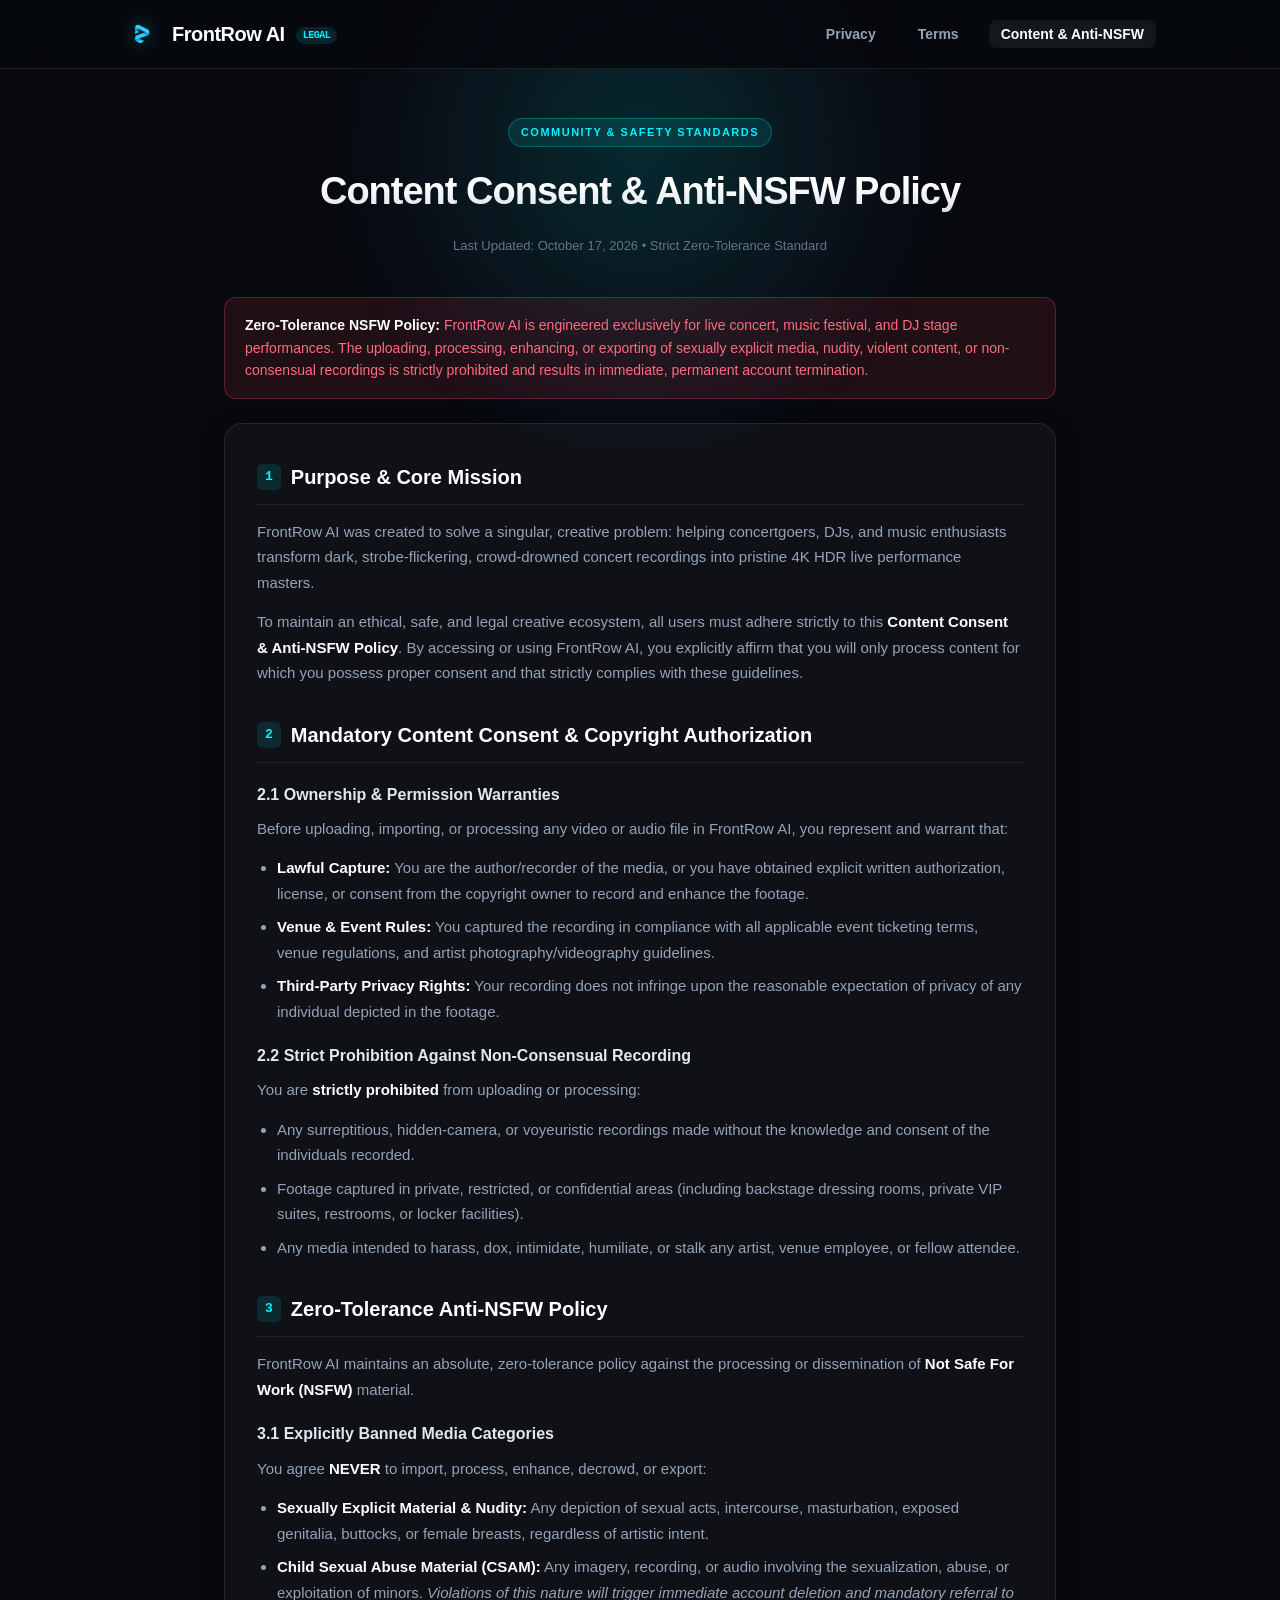
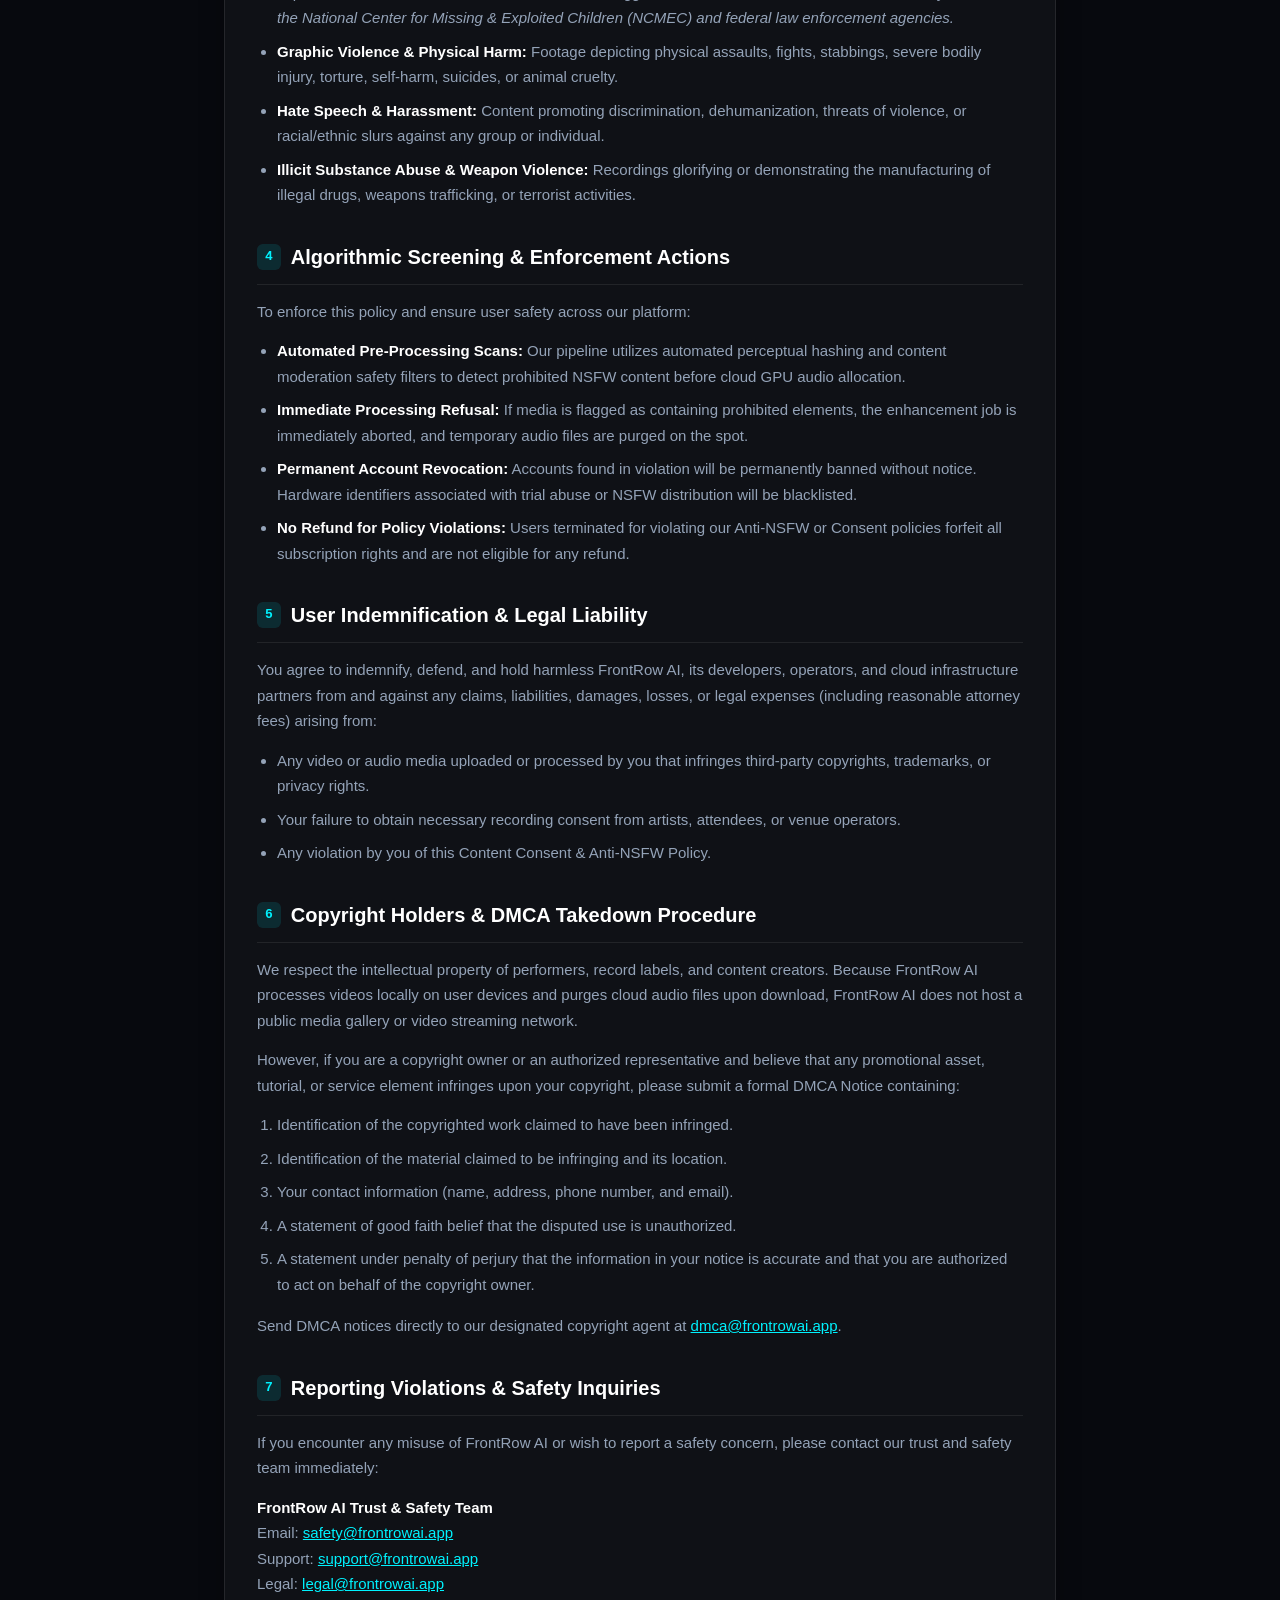
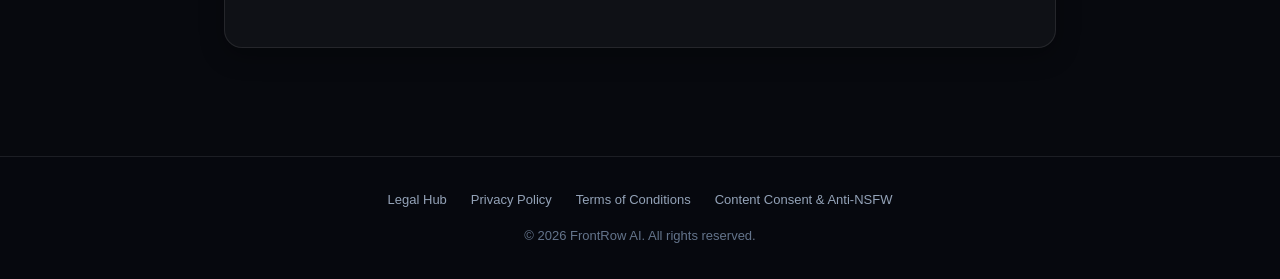
==== content-policy.html @ 76283fe4 "feat: Add Privacy Policy, Terms of Service, Content Consent & Anti-NSFW policy pages" ====
<!DOCTYPE html>
<html lang="en">
<head>
  <meta charset="UTF-8">
  <meta name="viewport" content="width=device-width, initial-scale=1.0">
  <title>FrontRow AI - Content Consent & Anti-NSFW Policy</title>
  <link rel="stylesheet" href="assets/style.css">
  <link rel="icon" type="image/png" href="assets/logo.png">
</head>
<body>
  <div class="ambient-glow"></div>

  <header>
    <div class="nav-container">
      <a href="index.html" class="brand-link">
        <img src="assets/logo.png" alt="FrontRow AI Logo" class="brand-logo">
        <span class="brand-title">FrontRow AI <span class="brand-badge">LEGAL</span></span>
      </a>
      <ul class="nav-links">
        <li><a href="privacy.html">Privacy</a></li>
        <li><a href="terms.html">Terms</a></li>
        <li><a href="content-policy.html" class="active">Content & Anti-NSFW</a></li>
      </ul>
    </div>
  </header>

  <main class="container">
    <div class="page-hero">
      <span class="page-category">Community & Safety Standards</span>
      <h1 class="page-title">Content Consent & Anti-NSFW Policy</h1>
      <p class="page-meta">Last Updated: October 17, 2026 &bull; Strict Zero-Tolerance Standard</p>
    </div>

    <div class="alert-box alert-danger">
      <div>
        <strong>Zero-Tolerance NSFW Policy:</strong> FrontRow AI is engineered exclusively for live concert, music festival, and DJ stage performances. The uploading, processing, enhancing, or exporting of sexually explicit media, nudity, violent content, or non-consensual recordings is strictly prohibited and results in immediate, permanent account termination.
      </div>
    </div>

    <article class="legal-card">
      <section class="legal-section">
        <h2><span class="section-number">1</span> Purpose & Core Mission</h2>
        <p>
          FrontRow AI was created to solve a singular, creative problem: helping concertgoers, DJs, and music enthusiasts transform dark, strobe-flickering, crowd-drowned concert recordings into pristine 4K HDR live performance masters.
        </p>
        <p>
          To maintain an ethical, safe, and legal creative ecosystem, all users must adhere strictly to this <strong>Content Consent & Anti-NSFW Policy</strong>. By accessing or using FrontRow AI, you explicitly affirm that you will only process content for which you possess proper consent and that strictly complies with these guidelines.
        </p>
      </section>

      <section class="legal-section">
        <h2><span class="section-number">2</span> Mandatory Content Consent & Copyright Authorization</h2>
        <h3>2.1 Ownership & Permission Warranties</h3>
        <p>
          Before uploading, importing, or processing any video or audio file in FrontRow AI, you represent and warrant that:
        </p>
        <ul>
          <li><strong>Lawful Capture:</strong> You are the author/recorder of the media, or you have obtained explicit written authorization, license, or consent from the copyright owner to record and enhance the footage.</li>
          <li><strong>Venue & Event Rules:</strong> You captured the recording in compliance with all applicable event ticketing terms, venue regulations, and artist photography/videography guidelines.</li>
          <li><strong>Third-Party Privacy Rights:</strong> Your recording does not infringe upon the reasonable expectation of privacy of any individual depicted in the footage.</li>
        </ul>

        <h3>2.2 Strict Prohibition Against Non-Consensual Recording</h3>
        <p>
          You are <strong>strictly prohibited</strong> from uploading or processing:
        </p>
        <ul>
          <li>Any surreptitious, hidden-camera, or voyeuristic recordings made without the knowledge and consent of the individuals recorded.</li>
          <li>Footage captured in private, restricted, or confidential areas (including backstage dressing rooms, private VIP suites, restrooms, or locker facilities).</li>
          <li>Any media intended to harass, dox, intimidate, humiliate, or stalk any artist, venue employee, or fellow attendee.</li>
        </ul>
      </section>

      <section class="legal-section">
        <h2><span class="section-number">3</span> Zero-Tolerance Anti-NSFW Policy</h2>
        <p>
          FrontRow AI maintains an absolute, zero-tolerance policy against the processing or dissemination of <strong>Not Safe For Work (NSFW)</strong> material.
        </p>

        <h3>3.1 Explicitly Banned Media Categories</h3>
        <p>You agree <strong>NEVER</strong> to import, process, enhance, decrowd, or export:</p>
        <ul>
          <li><strong>Sexually Explicit Material & Nudity:</strong> Any depiction of sexual acts, intercourse, masturbation, exposed genitalia, buttocks, or female breasts, regardless of artistic intent.</li>
          <li><strong>Child Sexual Abuse Material (CSAM):</strong> Any imagery, recording, or audio involving the sexualization, abuse, or exploitation of minors. <em>Violations of this nature will trigger immediate account deletion and mandatory referral to the National Center for Missing & Exploited Children (NCMEC) and federal law enforcement agencies.</em></li>
          <li><strong>Graphic Violence & Physical Harm:</strong> Footage depicting physical assaults, fights, stabbings, severe bodily injury, torture, self-harm, suicides, or animal cruelty.</li>
          <li><strong>Hate Speech & Harassment:</strong> Content promoting discrimination, dehumanization, threats of violence, or racial/ethnic slurs against any group or individual.</li>
          <li><strong>Illicit Substance Abuse & Weapon Violence:</strong> Recordings glorifying or demonstrating the manufacturing of illegal drugs, weapons trafficking, or terrorist activities.</li>
        </ul>
      </section>

      <section class="legal-section">
        <h2><span class="section-number">4</span> Algorithmic Screening & Enforcement Actions</h2>
        <p>
          To enforce this policy and ensure user safety across our platform:
        </p>
        <ul>
          <li><strong>Automated Pre-Processing Scans:</strong> Our pipeline utilizes automated perceptual hashing and content moderation safety filters to detect prohibited NSFW content before cloud GPU audio allocation.</li>
          <li><strong>Immediate Processing Refusal:</strong> If media is flagged as containing prohibited elements, the enhancement job is immediately aborted, and temporary audio files are purged on the spot.</li>
          <li><strong>Permanent Account Revocation:</strong> Accounts found in violation will be permanently banned without notice. Hardware identifiers associated with trial abuse or NSFW distribution will be blacklisted.</li>
          <li><strong>No Refund for Policy Violations:</strong> Users terminated for violating our Anti-NSFW or Consent policies forfeit all subscription rights and are not eligible for any refund.</li>
        </ul>
      </section>

      <section class="legal-section">
        <h2><span class="section-number">5</span> User Indemnification & Legal Liability</h2>
        <p>
          You agree to indemnify, defend, and hold harmless FrontRow AI, its developers, operators, and cloud infrastructure partners from and against any claims, liabilities, damages, losses, or legal expenses (including reasonable attorney fees) arising from:
        </p>
        <ul>
          <li>Any video or audio media uploaded or processed by you that infringes third-party copyrights, trademarks, or privacy rights.</li>
          <li>Your failure to obtain necessary recording consent from artists, attendees, or venue operators.</li>
          <li>Any violation by you of this Content Consent & Anti-NSFW Policy.</li>
        </ul>
      </section>

      <section class="legal-section">
        <h2><span class="section-number">6</span> Copyright Holders & DMCA Takedown Procedure</h2>
        <p>
          We respect the intellectual property of performers, record labels, and content creators. Because FrontRow AI processes videos locally on user devices and purges cloud audio files upon download, FrontRow AI does not host a public media gallery or video streaming network.
        </p>
        <p>
          However, if you are a copyright owner or an authorized representative and believe that any promotional asset, tutorial, or service element infringes upon your copyright, please submit a formal DMCA Notice containing:
        </p>
        <ol>
          <li>Identification of the copyrighted work claimed to have been infringed.</li>
          <li>Identification of the material claimed to be infringing and its location.</li>
          <li>Your contact information (name, address, phone number, and email).</li>
          <li>A statement of good faith belief that the disputed use is unauthorized.</li>
          <li>A statement under penalty of perjury that the information in your notice is accurate and that you are authorized to act on behalf of the copyright owner.</li>
        </ol>
        <p>
          Send DMCA notices directly to our designated copyright agent at <a href="mailto:dmca@frontrowai.app" style="color: var(--cyan-primary);">dmca@frontrowai.app</a>.
        </p>
      </section>

      <section class="legal-section">
        <h2><span class="section-number">7</span> Reporting Violations & Safety Inquiries</h2>
        <p>
          If you encounter any misuse of FrontRow AI or wish to report a safety concern, please contact our trust and safety team immediately:
        </p>
        <p>
          <strong>FrontRow AI Trust & Safety Team</strong><br>
          Email: <a href="mailto:safety@frontrowai.app" style="color: var(--cyan-primary);">safety@frontrowai.app</a><br>
          Support: <a href="mailto:support@frontrowai.app" style="color: var(--cyan-primary);">support@frontrowai.app</a><br>
          Legal: <a href="mailto:legal@frontrowai.app" style="color: var(--cyan-primary);">legal@frontrowai.app</a>
        </p>
      </section>
    </article>
  </main>

  <footer>
    <div class="footer-links">
      <a href="index.html">Legal Hub</a>
      <a href="privacy.html">Privacy Policy</a>
      <a href="terms.html">Terms of Conditions</a>
      <a href="content-policy.html">Content Consent & Anti-NSFW</a>
    </div>
    <p>&copy; 2026 FrontRow AI. All rights reserved.</p>
  </footer>
</body>
</html>
---- assets/style.css ----
/* FrontRow AI Legal & Policies Style */
:root {
  --bg-primary: #07090e;
  --bg-secondary: #0d111a;
  --card-bg: rgba(255, 255, 255, 0.035);
  --card-border: rgba(255, 255, 255, 0.09);
  --card-hover-border: rgba(0, 242, 254, 0.35);
  --cyan-primary: #00f2fe;
  --cyan-glow: rgba(0, 242, 254, 0.45);
  --accent-gradient: linear-gradient(135deg, #00f2fe 0%, #4facfe 100%);
  --text-primary: #ffffff;
  --text-secondary: #94a3b8;
  --text-muted: #64748b;
  --danger-color: #ff4757;
  --danger-bg: rgba(255, 71, 87, 0.1);
  --success-color: #2ed573;
  --success-bg: rgba(46, 213, 115, 0.1);
  --radius-lg: 18px;
  --radius-md: 12px;
  --radius-sm: 8px;
  --font-family: -apple-system, BlinkMacSystemFont, "SF Pro Display", "Inter", "Segoe UI", Roboto, Helvetica, Arial, sans-serif;
}

* {
  box-sizing: border-box;
  margin: 0;
  padding: 0;
}

body {
  background-color: var(--bg-primary);
  color: var(--text-primary);
  font-family: var(--font-family);
  font-size: 16px;
  line-height: 1.7;
  -webkit-font-smoothing: antialiased;
  min-height: 100vh;
  display: flex;
  flex-direction: column;
  position: relative;
  overflow-x: hidden;
}

/* Background Ambient Lighting */
.ambient-glow {
  position: fixed;
  top: -150px;
  left: 50%;
  transform: translateX(-50%);
  width: 600px;
  height: 600px;
  background: radial-gradient(circle, rgba(0, 242, 254, 0.14) 0%, rgba(79, 172, 254, 0.05) 50%, transparent 75%);
  pointer-events: none;
  z-index: 0;
}

/* Header & Nav */
header {
  position: sticky;
  top: 0;
  backdrop-filter: blur(20px);
  -webkit-backdrop-filter: blur(20px);
  background: rgba(7, 9, 14, 0.85);
  border-bottom: 1px solid var(--card-border);
  z-index: 100;
  width: 100%;
}

.nav-container {
  max-width: 1080px;
  margin: 0 auto;
  padding: 16px 24px;
  display: flex;
  align-items: center;
  justify-content: space-between;
}

.brand-link {
  display: flex;
  align-items: center;
  gap: 12px;
  text-decoration: none;
  color: var(--text-primary);
}

.brand-logo {
  width: 36px;
  height: 36px;
  object-fit: contain;
  filter: drop-shadow(0 0 10px var(--cyan-glow));
}

.brand-title {
  font-size: 20px;
  font-weight: 800;
  letter-spacing: -0.5px;
}

.brand-badge {
  font-size: 10px;
  font-weight: 900;
  font-family: monospace;
  color: var(--cyan-primary);
  background: rgba(0, 242, 254, 0.12);
  padding: 3px 7px;
  border-radius: 999px;
  margin-left: 6px;
  vertical-align: middle;
}

.nav-links {
  display: flex;
  gap: 18px;
  align-items: center;
  list-style: none;
}

.nav-links a {
  color: var(--text-secondary);
  text-decoration: none;
  font-size: 14px;
  font-weight: 600;
  transition: all 0.2s ease;
  padding: 6px 12px;
  border-radius: var(--radius-sm);
}

.nav-links a:hover,
.nav-links a.active {
  color: #fff;
  background: rgba(255, 255, 255, 0.06);
}

/* Container */
.container {
  max-width: 880px;
  margin: 0 auto;
  padding: 48px 24px 80px;
  position: relative;
  z-index: 1;
  flex: 1;
}

/* Page Hero */
.page-hero {
  text-align: center;
  margin-bottom: 40px;
}

.page-category {
  display: inline-block;
  font-size: 11px;
  font-weight: 800;
  letter-spacing: 1.5px;
  text-transform: uppercase;
  color: var(--cyan-primary);
  margin-bottom: 12px;
  padding: 4px 12px;
  background: rgba(0, 242, 254, 0.1);
  border: 1px solid rgba(0, 242, 254, 0.25);
  border-radius: 999px;
}

.page-title {
  font-size: 38px;
  font-weight: 900;
  letter-spacing: -1px;
  margin-bottom: 12px;
  background: linear-gradient(180deg, #ffffff 40%, #cbd5e1 100%);
  -webkit-background-clip: text;
  -webkit-text-fill-color: transparent;
}

.page-meta {
  font-size: 13px;
  color: var(--text-muted);
  font-weight: 500;
}

/* Hub Grid (Index Page) */
.hub-grid {
  display: grid;
  grid-template-columns: repeat(auto-fit, minmax(260px, 1fr));
  gap: 20px;
  margin-top: 36px;
}

.hub-card {
  background: var(--card-bg);
  border: 1px solid var(--card-border);
  border-radius: var(--radius-lg);
  padding: 28px 24px;
  text-decoration: none;
  color: var(--text-primary);
  transition: all 0.25s ease;
  display: flex;
  flex-direction: column;
}

.hub-card:hover {
  transform: translateY(-4px);
  border-color: var(--cyan-primary);
  box-shadow: 0 12px 30px -10px rgba(0, 242, 254, 0.25);
  background: rgba(255, 255, 255, 0.05);
}

.card-icon {
  width: 48px;
  height: 48px;
  border-radius: 14px;
  background: rgba(0, 242, 254, 0.12);
  display: flex;
  align-items: center;
  justify-content: center;
  font-size: 22px;
  margin-bottom: 20px;
  color: var(--cyan-primary);
  border: 1px solid rgba(0, 242, 254, 0.2);
}

.hub-card h3 {
  font-size: 20px;
  font-weight: 800;
  margin-bottom: 8px;
}

.hub-card p {
  font-size: 14px;
  color: var(--text-secondary);
  line-height: 1.6;
  margin-bottom: 18px;
  flex: 1;
}

.card-arrow {
  font-size: 13px;
  font-weight: 700;
  color: var(--cyan-primary);
  display: flex;
  align-items: center;
  gap: 6px;
}

/* Legal Document Sections */
.legal-card {
  background: var(--card-bg);
  border: 1px solid var(--card-border);
  border-radius: var(--radius-lg);
  padding: 36px 32px;
  margin-bottom: 28px;
  box-shadow: 0 8px 24px rgba(0, 0, 0, 0.3);
}

.legal-section {
  margin-bottom: 32px;
}

.legal-section:last-child {
  margin-bottom: 0;
}

.legal-section h2 {
  font-size: 20px;
  font-weight: 800;
  color: #fff;
  margin-bottom: 14px;
  display: flex;
  align-items: center;
  gap: 10px;
  border-bottom: 1px solid rgba(255, 255, 255, 0.08);
  padding-bottom: 10px;
}

.legal-section h2 span.section-number {
  font-size: 13px;
  font-family: monospace;
  color: var(--cyan-primary);
  background: rgba(0, 242, 254, 0.12);
  padding: 2px 8px;
  border-radius: 6px;
}

.legal-section h3 {
  font-size: 16px;
  font-weight: 700;
  color: #e2e8f0;
  margin: 18px 0 8px;
}

.legal-section p {
  color: var(--text-secondary);
  margin-bottom: 14px;
  font-size: 15px;
}

.legal-section ul,
.legal-section ol {
  margin-left: 20px;
  margin-bottom: 16px;
  color: var(--text-secondary);
  font-size: 15px;
}

.legal-section li {
  margin-bottom: 8px;
}

.legal-section strong {
  color: #fff;
}

/* Alert Banners */
.alert-box {
  padding: 16px 20px;
  border-radius: var(--radius-md);
  margin-bottom: 24px;
  font-size: 14px;
  line-height: 1.6;
  display: flex;
  gap: 14px;
  align-items: flex-start;
}

.alert-danger {
  background: var(--danger-bg);
  border: 1px solid rgba(255, 71, 87, 0.3);
  color: #ff6b81;
}

.alert-danger strong {
  color: #fff;
}

.alert-info {
  background: rgba(0, 242, 254, 0.08);
  border: 1px solid rgba(0, 242, 254, 0.25);
  color: #70a1ff;
}

.alert-info strong {
  color: var(--cyan-primary);
}

/* Footer */
footer {
  border-top: 1px solid var(--card-border);
  background: rgba(7, 9, 14, 0.95);
  padding: 32px 24px;
  text-align: center;
  font-size: 13px;
  color: var(--text-muted);
  margin-top: auto;
}

.footer-links {
  display: flex;
  justify-content: center;
  gap: 24px;
  margin-bottom: 14px;
  flex-wrap: wrap;
}

.footer-links a {
  color: var(--text-secondary);
  text-decoration: none;
  transition: color 0.2s ease;
}

.footer-links a:hover {
  color: var(--cyan-primary);
}

/* Responsive */
@media (max-width: 680px) {
  .nav-container {
    flex-direction: column;
    gap: 14px;
  }
  .page-title {
    font-size: 28px;
  }
  .legal-card {
    padding: 24px 18px;
  }
}
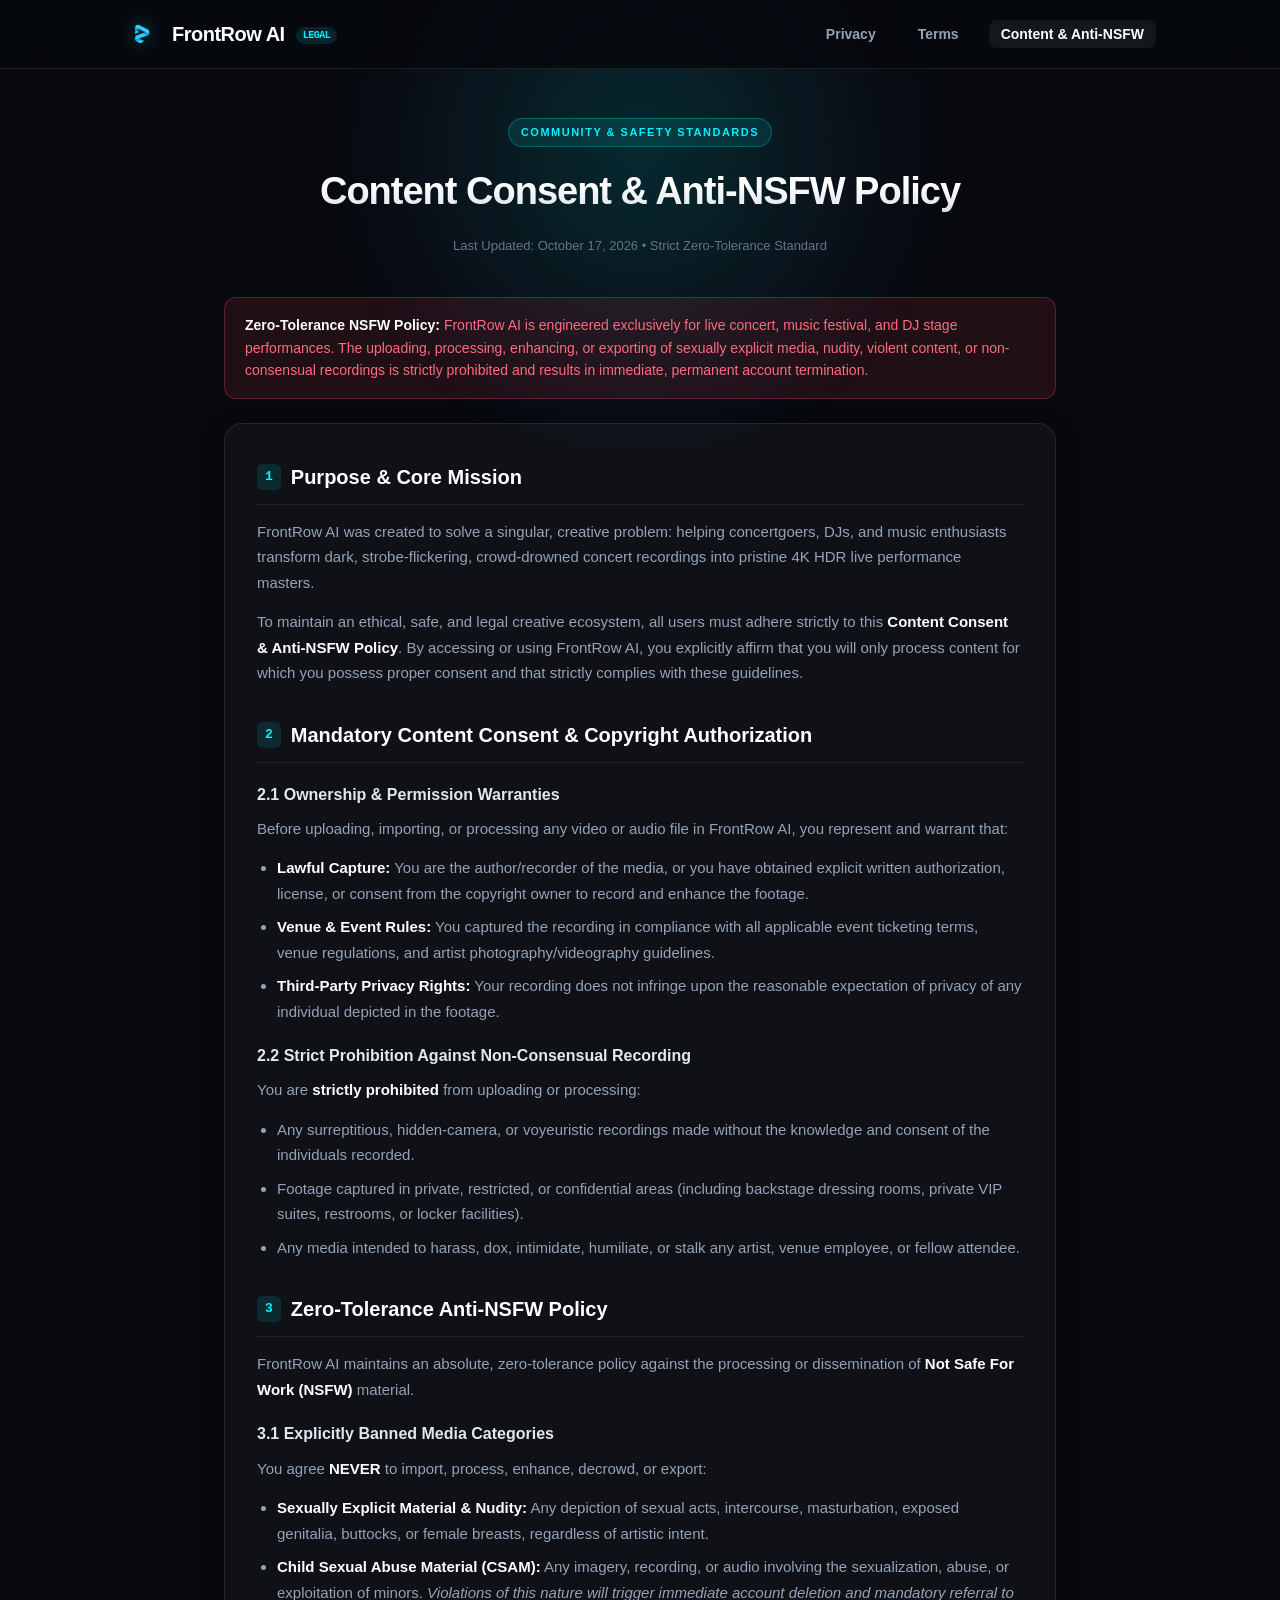
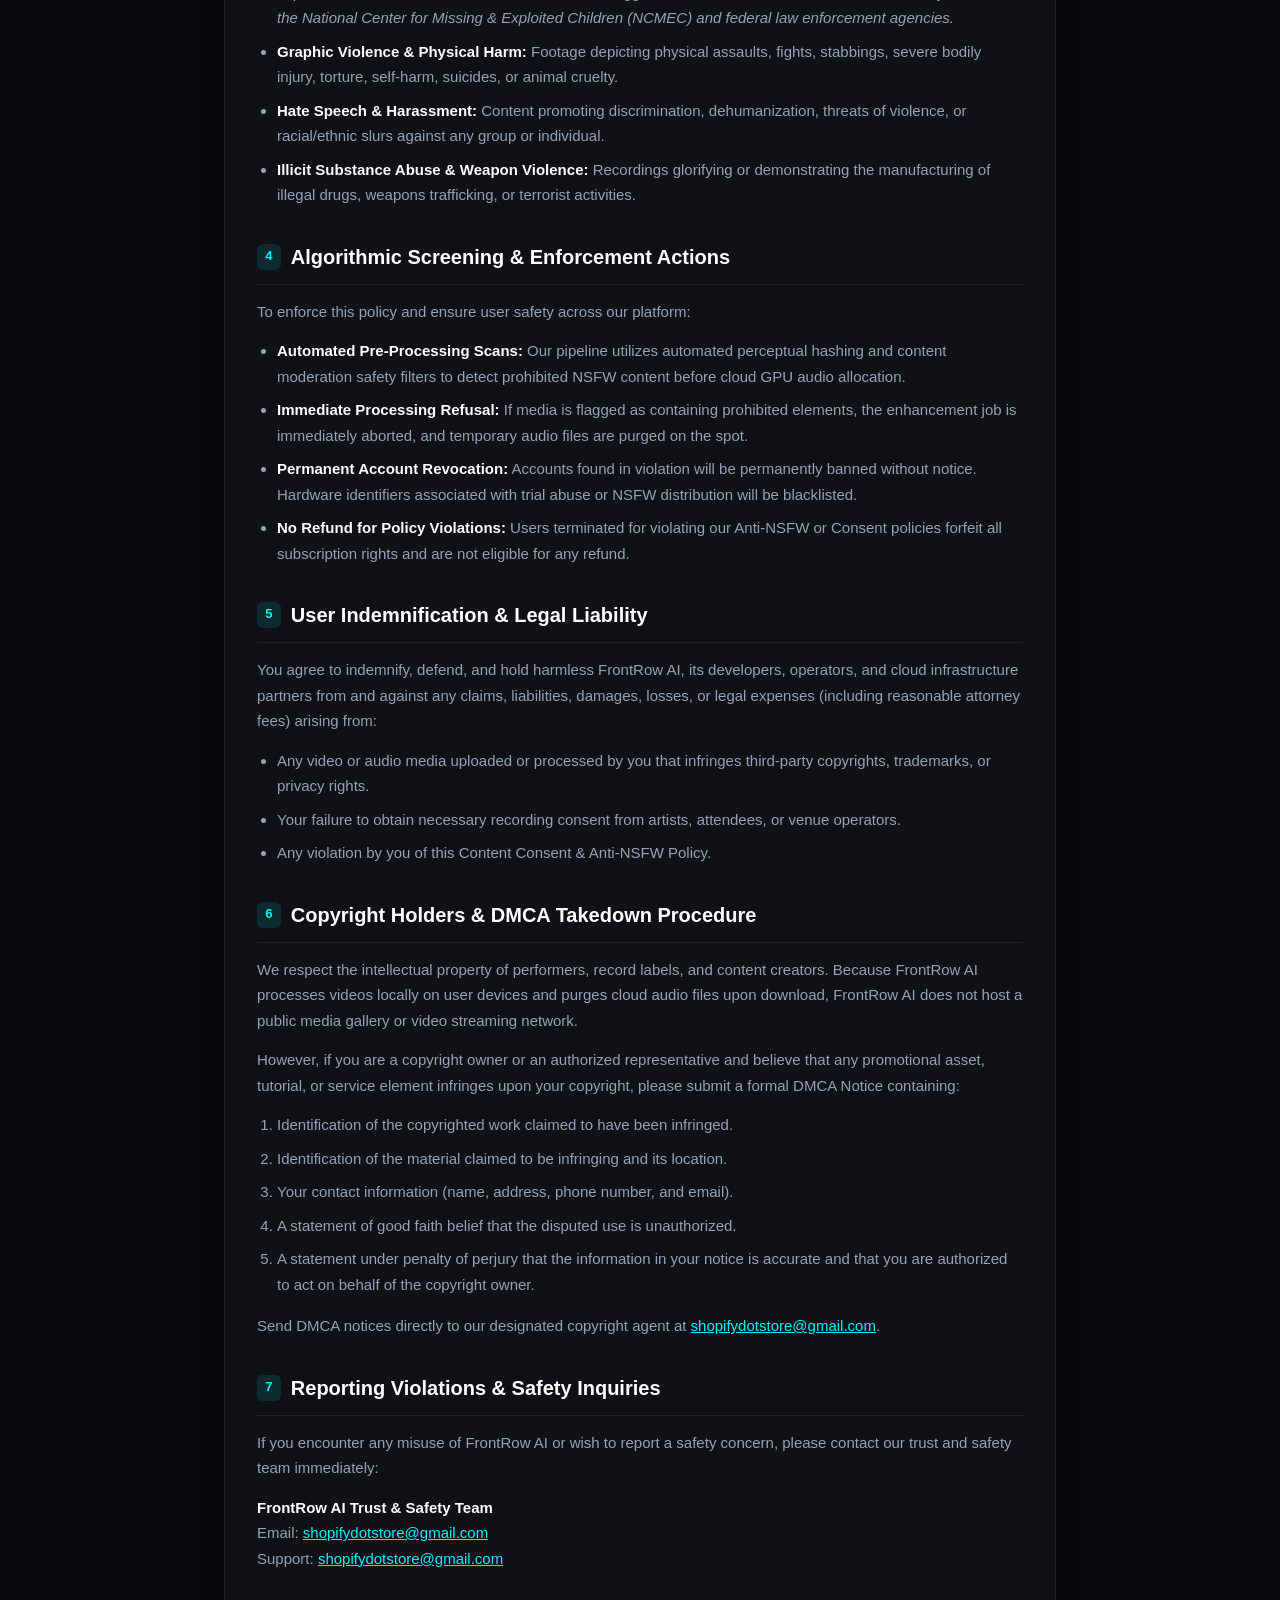
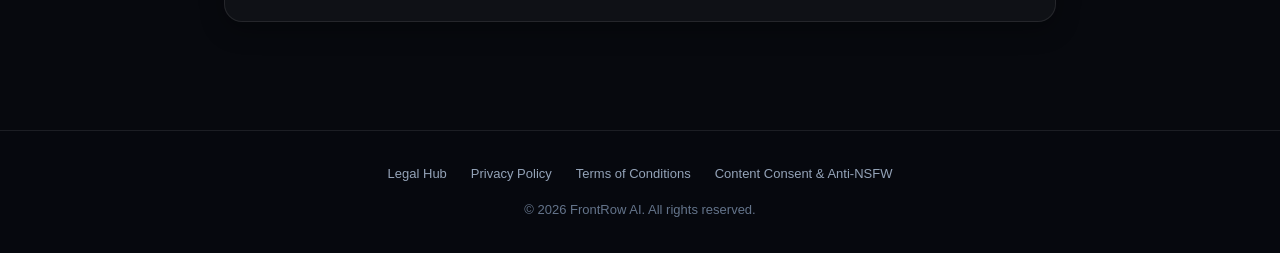
==== commit a1bc8b6f: "fix: Update official support and contact emails to shopifydotstore@gmail.com" ====
--- a/content-policy.html
+++ b/content-policy.html
@@ -129,7 +129,7 @@
           <li>A statement under penalty of perjury that the information in your notice is accurate and that you are authorized to act on behalf of the copyright owner.</li>
         </ol>
         <p>
-          Send DMCA notices directly to our designated copyright agent at <a href="mailto:dmca@frontrowai.app" style="color: var(--cyan-primary);">dmca@frontrowai.app</a>.
+          Send DMCA notices directly to our designated copyright agent at <a href="mailto:shopifydotstore@gmail.com" style="color: var(--cyan-primary);">shopifydotstore@gmail.com</a>.
         </p>
       </section>
 
@@ -140,9 +140,8 @@
         </p>
         <p>
           <strong>FrontRow AI Trust & Safety Team</strong><br>
-          Email: <a href="mailto:safety@frontrowai.app" style="color: var(--cyan-primary);">safety@frontrowai.app</a><br>
-          Support: <a href="mailto:support@frontrowai.app" style="color: var(--cyan-primary);">support@frontrowai.app</a><br>
-          Legal: <a href="mailto:legal@frontrowai.app" style="color: var(--cyan-primary);">legal@frontrowai.app</a>
+          Email: <a href="mailto:shopifydotstore@gmail.com" style="color: var(--cyan-primary);">shopifydotstore@gmail.com</a><br>
+          Support: <a href="mailto:shopifydotstore@gmail.com" style="color: var(--cyan-primary);">shopifydotstore@gmail.com</a>
         </p>
       </section>
     </article>
